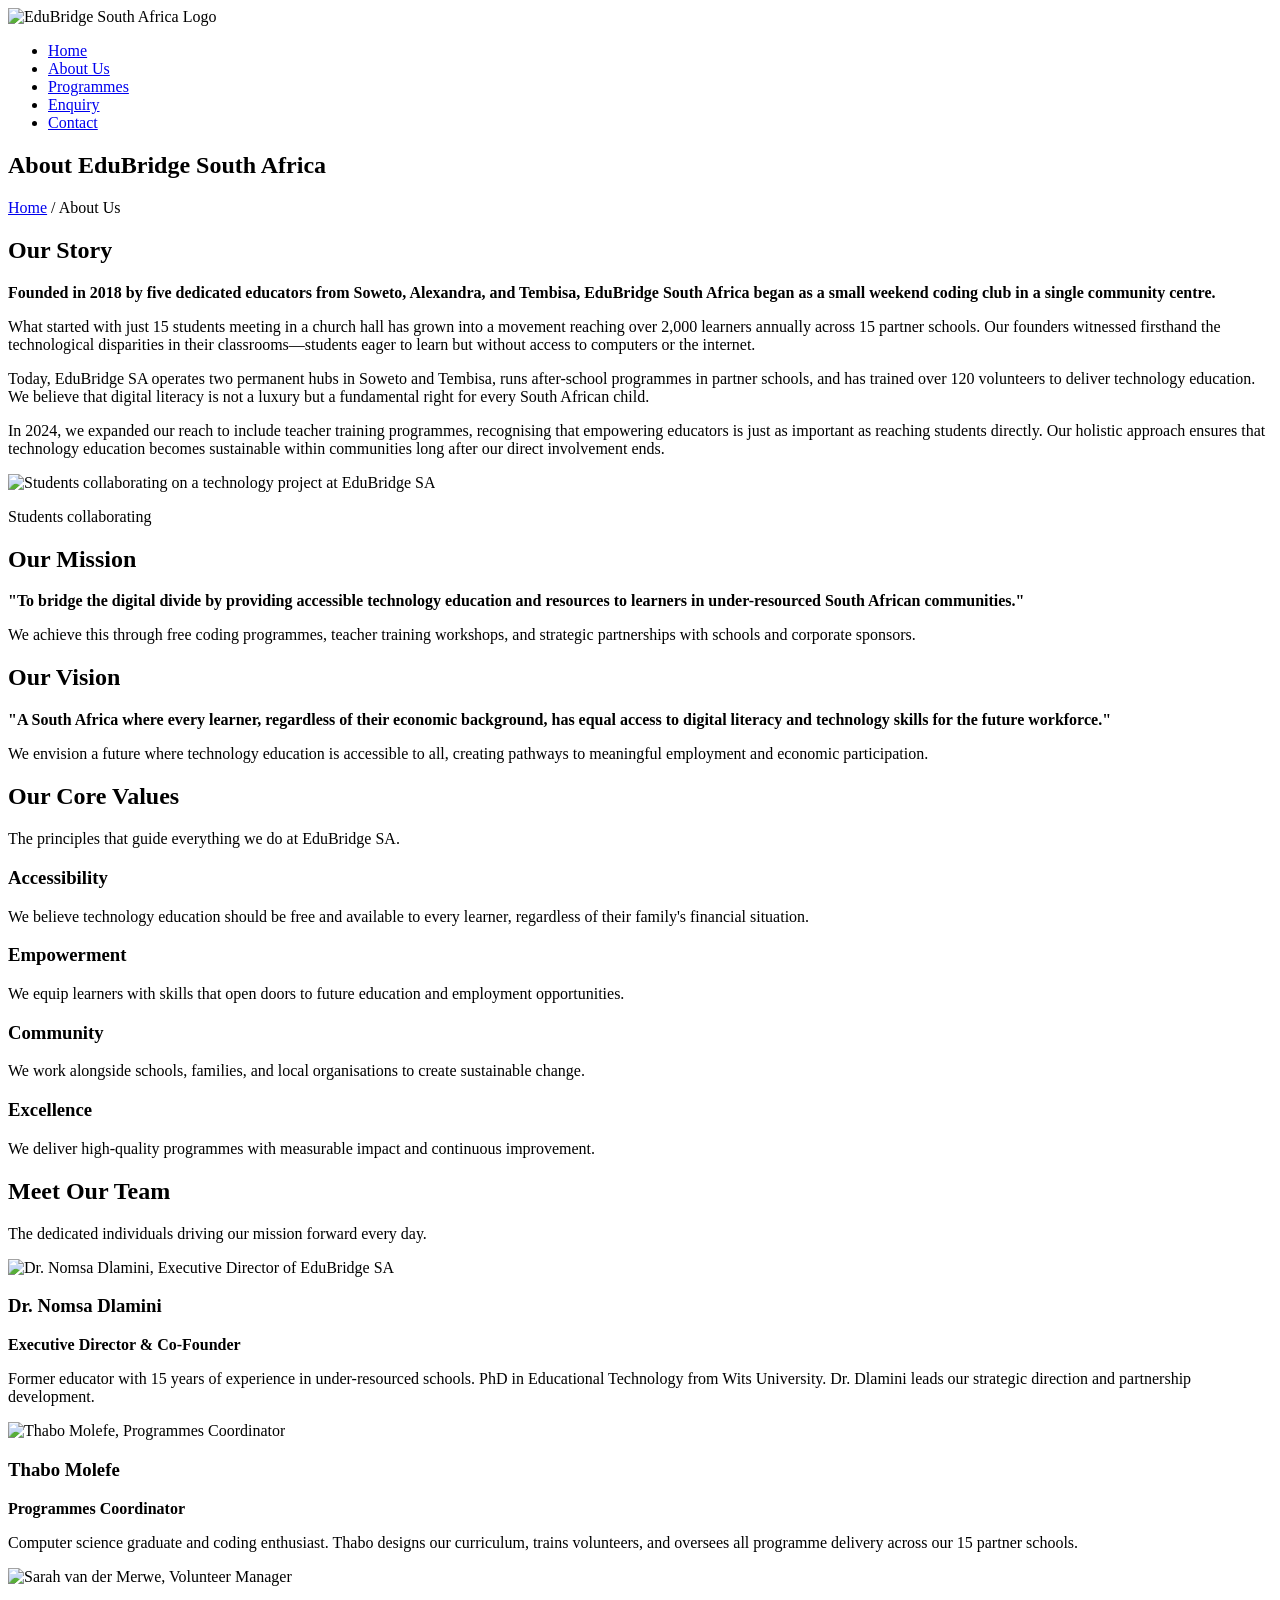
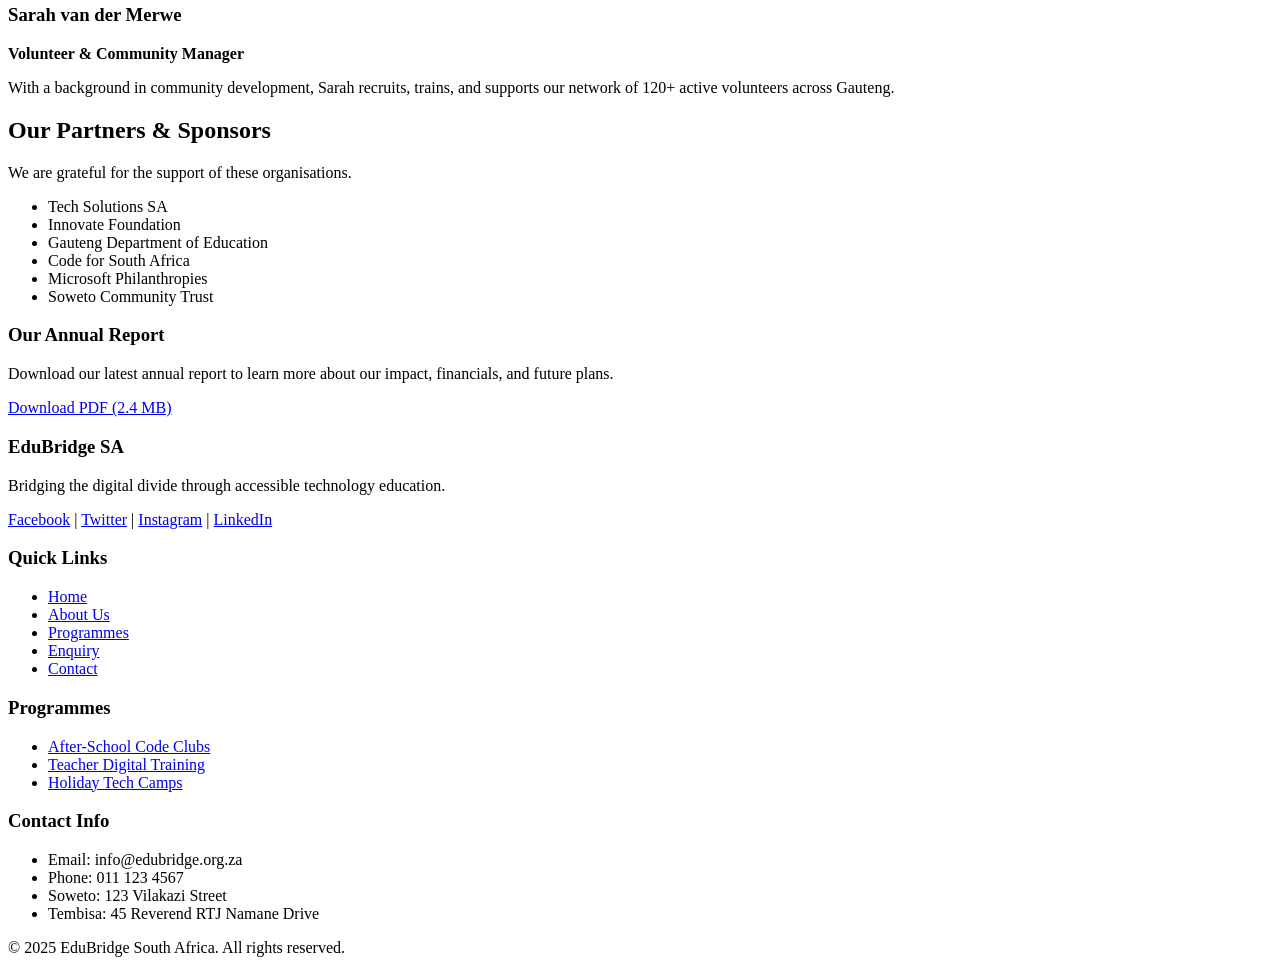
==== about.html @ 0fa063db "Add files via upload Create about.html - organisation history, mission, vision and team section" ====
<!DOCTYPE html>
<html lang="en">
<head>
    <meta charset="UTF-8">
    <meta name="viewport" content="width=device-width, initial-scale=1.0">
    <title>About EduBridge SA | Our Mission, Vision & Team</title>
    <meta name="description" content="Learn about EduBridge South Africa's mission to bridge the digital divide, our history since 2018, and meet our dedicated team.">
</head>
<body>

    <header>
        <div class="logo">
            <img src="images/EduBridge logo.png" alt="EduBridge South Africa Logo" width="150">
        </div>
        <nav>
            <ul>
                <li><a href="index.html">Home</a></li>
                <li><a href="about.html">About Us</a></li>
                <li><a href="programmes.html">Programmes</a></li>
                <li><a href="enquiry.html">Enquiry</a></li>
                <li><a href="contact.html">Contact</a></li>
            </ul>
        </nav>
    </header>

    <main>

        <!-- Page Header -->
        <section>
            <h1>About EduBridge South Africa</h1>
            <p><a href="index.html">Home</a> / About Us</p>
        </section>

        <!-- Our Story Section -->
        <section>
            <h2>Our Story</h2>
            <p><strong>Founded in 2018 by five dedicated educators from Soweto, Alexandra, and Tembisa, EduBridge South Africa began as a small weekend coding club in a single community centre.</strong></p>
            
            <p>What started with just 15 students meeting in a church hall has grown into a movement reaching over 2,000 learners annually across 15 partner schools. Our founders witnessed firsthand the technological disparities in their classrooms—students eager to learn but without access to computers or the internet.</p>
            
            <p>Today, EduBridge SA operates two permanent hubs in Soweto and Tembisa, runs after-school programmes in partner schools, and has trained over 120 volunteers to deliver technology education. We believe that digital literacy is not a luxury but a fundamental right for every South African child.</p>
            
            <p>In 2024, we expanded our reach to include teacher training programmes, recognising that empowering educators is just as important as reaching students directly. Our holistic approach ensures that technology education becomes sustainable within communities long after our direct involvement ends.</p>
            
            <img src="images/Students collaboration .jpg" alt="Students collaborating on a technology project at EduBridge SA" width="500">
            <p>Students collaborating</p>
        </section>

        <!-- Mission & Vision Section -->
        <section>
            <h2>Our Mission</h2>
            <p><strong>"To bridge the digital divide by providing accessible technology education and resources to learners in under-resourced South African communities."</strong></p>
            <p>We achieve this through free coding programmes, teacher training workshops, and strategic partnerships with schools and corporate sponsors.</p>
            
            <h2>Our Vision</h2>
            <p><strong>"A South Africa where every learner, regardless of their economic background, has equal access to digital literacy and technology skills for the future workforce."</strong></p>
            <p>We envision a future where technology education is accessible to all, creating pathways to meaningful employment and economic participation.</p>
        </section>

        <!-- Our Values Section -->
        <section>
            <h2>Our Core Values</h2>
            <p>The principles that guide everything we do at EduBridge SA.</p>
            
            <div>
                <h3>Accessibility</h3>
                <p>We believe technology education should be free and available to every learner, regardless of their family's financial situation.</p>
            </div>
            
            <div>
                <h3>Empowerment</h3>
                <p>We equip learners with skills that open doors to future education and employment opportunities.</p>
            </div>
            
            <div>
                <h3>Community</h3>
                <p>We work alongside schools, families, and local organisations to create sustainable change.</p>
            </div>
            
            <div>
                <h3>Excellence</h3>
                <p>We deliver high-quality programmes with measurable impact and continuous improvement.</p>
            </div>
        </section>

        <!-- Our Team Section -->
        <section>
            <h2>Meet Our Team</h2>
            <p>The dedicated individuals driving our mission forward every day.</p>
            
            <!-- Team Member 1 -->
            <div>
                <img src="images/Dr Nomsa Dlamini.jpg" alt="Dr. Nomsa Dlamini, Executive Director of EduBridge SA" width="200">
                <h3>Dr. Nomsa Dlamini</h3>
                <p><strong>Executive Director & Co-Founder</strong></p>
                <p>Former educator with 15 years of experience in under-resourced schools. PhD in Educational Technology from Wits University. Dr. Dlamini leads our strategic direction and partnership development.</p>
            </div>
            
            <!-- Team Member 2 -->
            <div>
                <img src="images/Thabo Molefe.jpg" alt="Thabo Molefe, Programmes Coordinator" width="200">
                <h3>Thabo Molefe</h3>
                <p><strong>Programmes Coordinator</strong></p>
                <p>Computer science graduate and coding enthusiast. Thabo designs our curriculum, trains volunteers, and oversees all programme delivery across our 15 partner schools.</p>
            </div>
            
            <!-- Team Member 3 -->
            <div>
                <img src="images/Sarah van der Merwe.jpg" alt="Sarah van der Merwe, Volunteer Manager" width="200">
                <h3>Sarah van der Merwe</h3>
                <p><strong>Volunteer & Community Manager</strong></p>
                <p>With a background in community development, Sarah recruits, trains, and supports our network of 120+ active volunteers across Gauteng.</p>
            </div>
        </section>

        <!-- Partners Section -->
        <section>
            <h2>Our Partners & Sponsors</h2>
            <p>We are grateful for the support of these organisations.</p>
            
            <ul>
                <li>Tech Solutions SA</li>
                <li>Innovate Foundation</li>
                <li>Gauteng Department of Education</li>
                <li>Code for South Africa</li>
                <li>Microsoft Philanthropies</li>
                <li>Soweto Community Trust</li>
            </ul>
            
            <div>
                <h3>Our Annual Report</h3>
                <p>Download our latest annual report to learn more about our impact, financials, and future plans.</p>
                <a href="assets/annual-report-2025.pdf">Download PDF (2.4 MB)</a>
            </div>
        </section>

    </main>

    <footer>
        <div>
            <h3>EduBridge SA</h3>
            <p>Bridging the digital divide through accessible technology education.</p>
            <div>
                <a href="#">Facebook</a> |
                <a href="#">Twitter</a> |
                <a href="#">Instagram</a> |
                <a href="#">LinkedIn</a>
            </div>
        </div>
        
        <div>
            <h3>Quick Links</h3>
            <ul>
                <li><a href="index.html">Home</a></li>
                <li><a href="about.html">About Us</a></li>
                <li><a href="programmes.html">Programmes</a></li>
                <li><a href="enquiry.html">Enquiry</a></li>
                <li><a href="contact.html">Contact</a></li>
            </ul>
        </div>
        
        <div>
            <h3>Programmes</h3>
            <ul>
                <li><a href="programmes.html">After-School Code Clubs</a></li>
                <li><a href="programmes.html">Teacher Digital Training</a></li>
                <li><a href="programmes.html">Holiday Tech Camps</a></li>
            </ul>
        </div>
        
        <div>
            <h3>Contact Info</h3>
            <ul>
                <li>Email: info@edubridge.org.za</li>
                <li>Phone: 011 123 4567</li>
                <li>Soweto: 123 Vilakazi Street</li>
                <li>Tembisa: 45 Reverend RTJ Namane Drive</li>
            </ul>
        </div>
        
        <div>
            <p>&copy; 2025 EduBridge South Africa. All rights reserved.</p>
        </div>
    </footer>

</body>
</html>
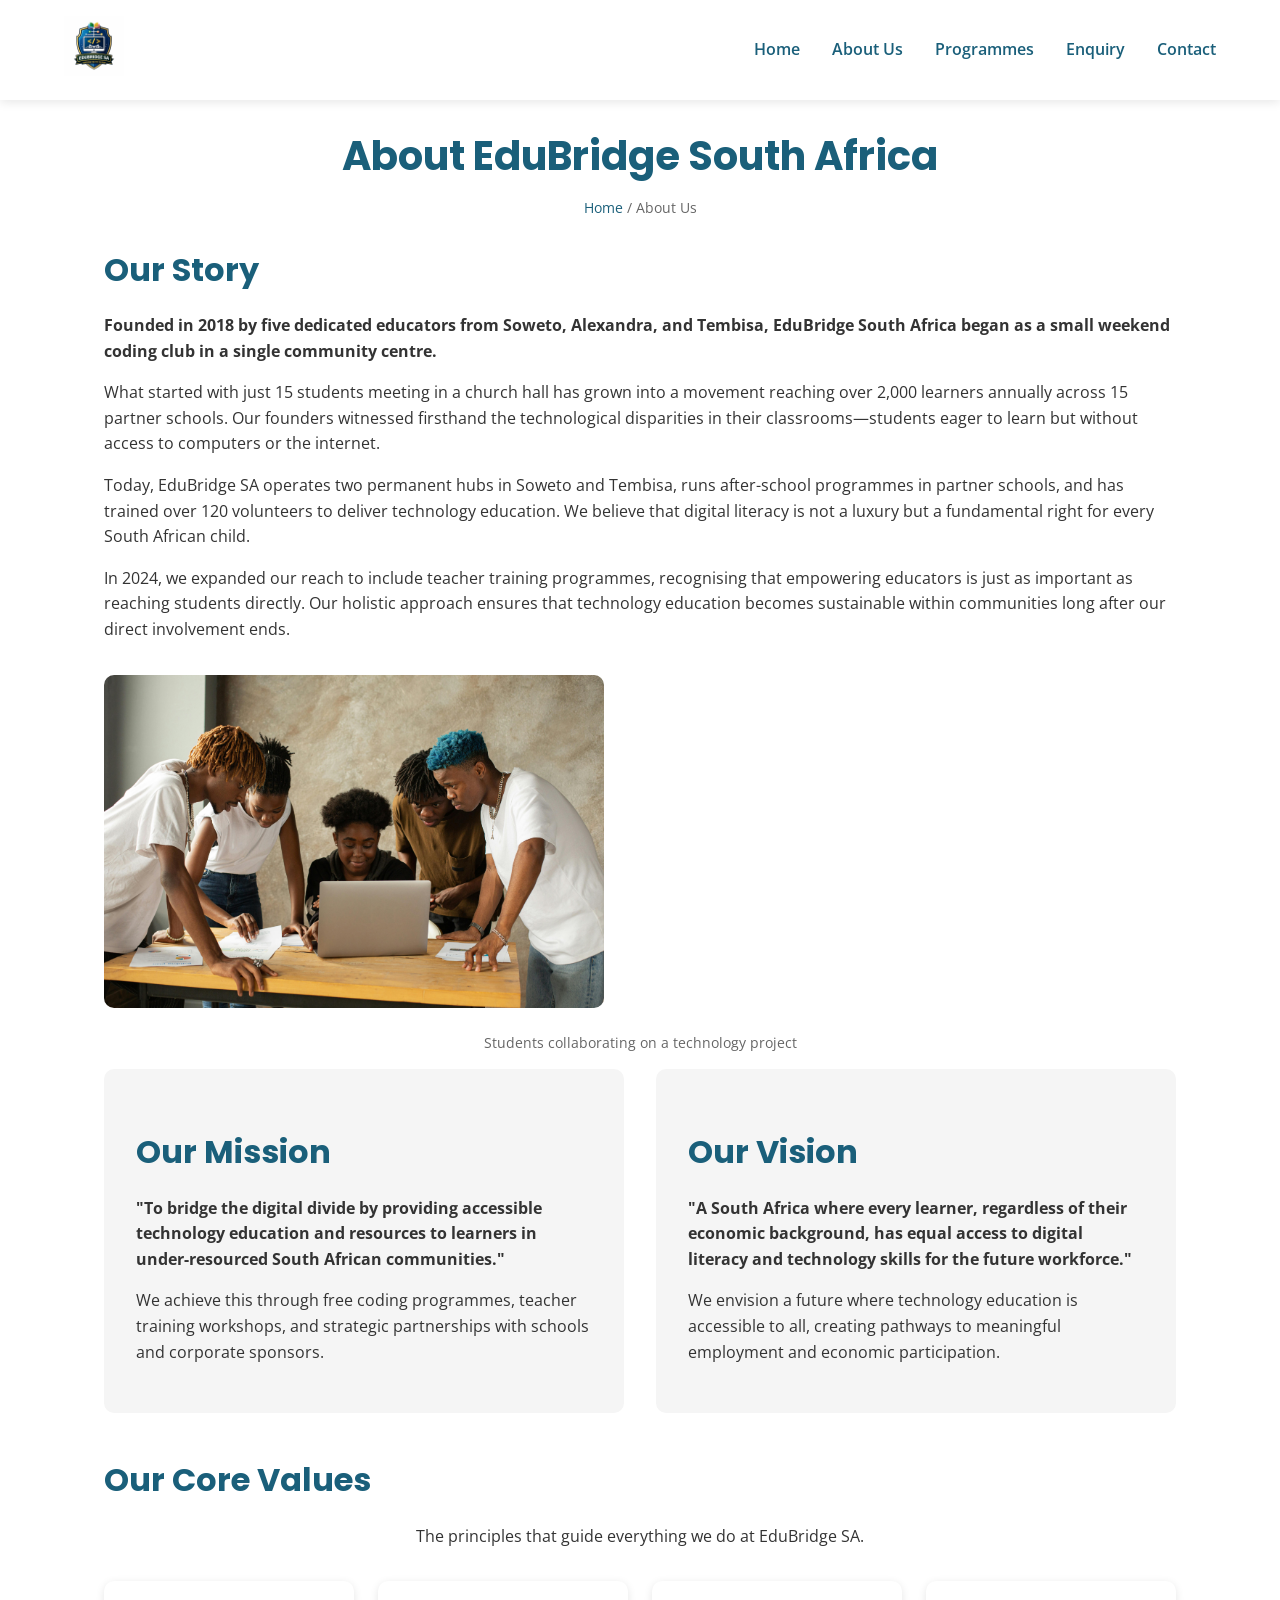
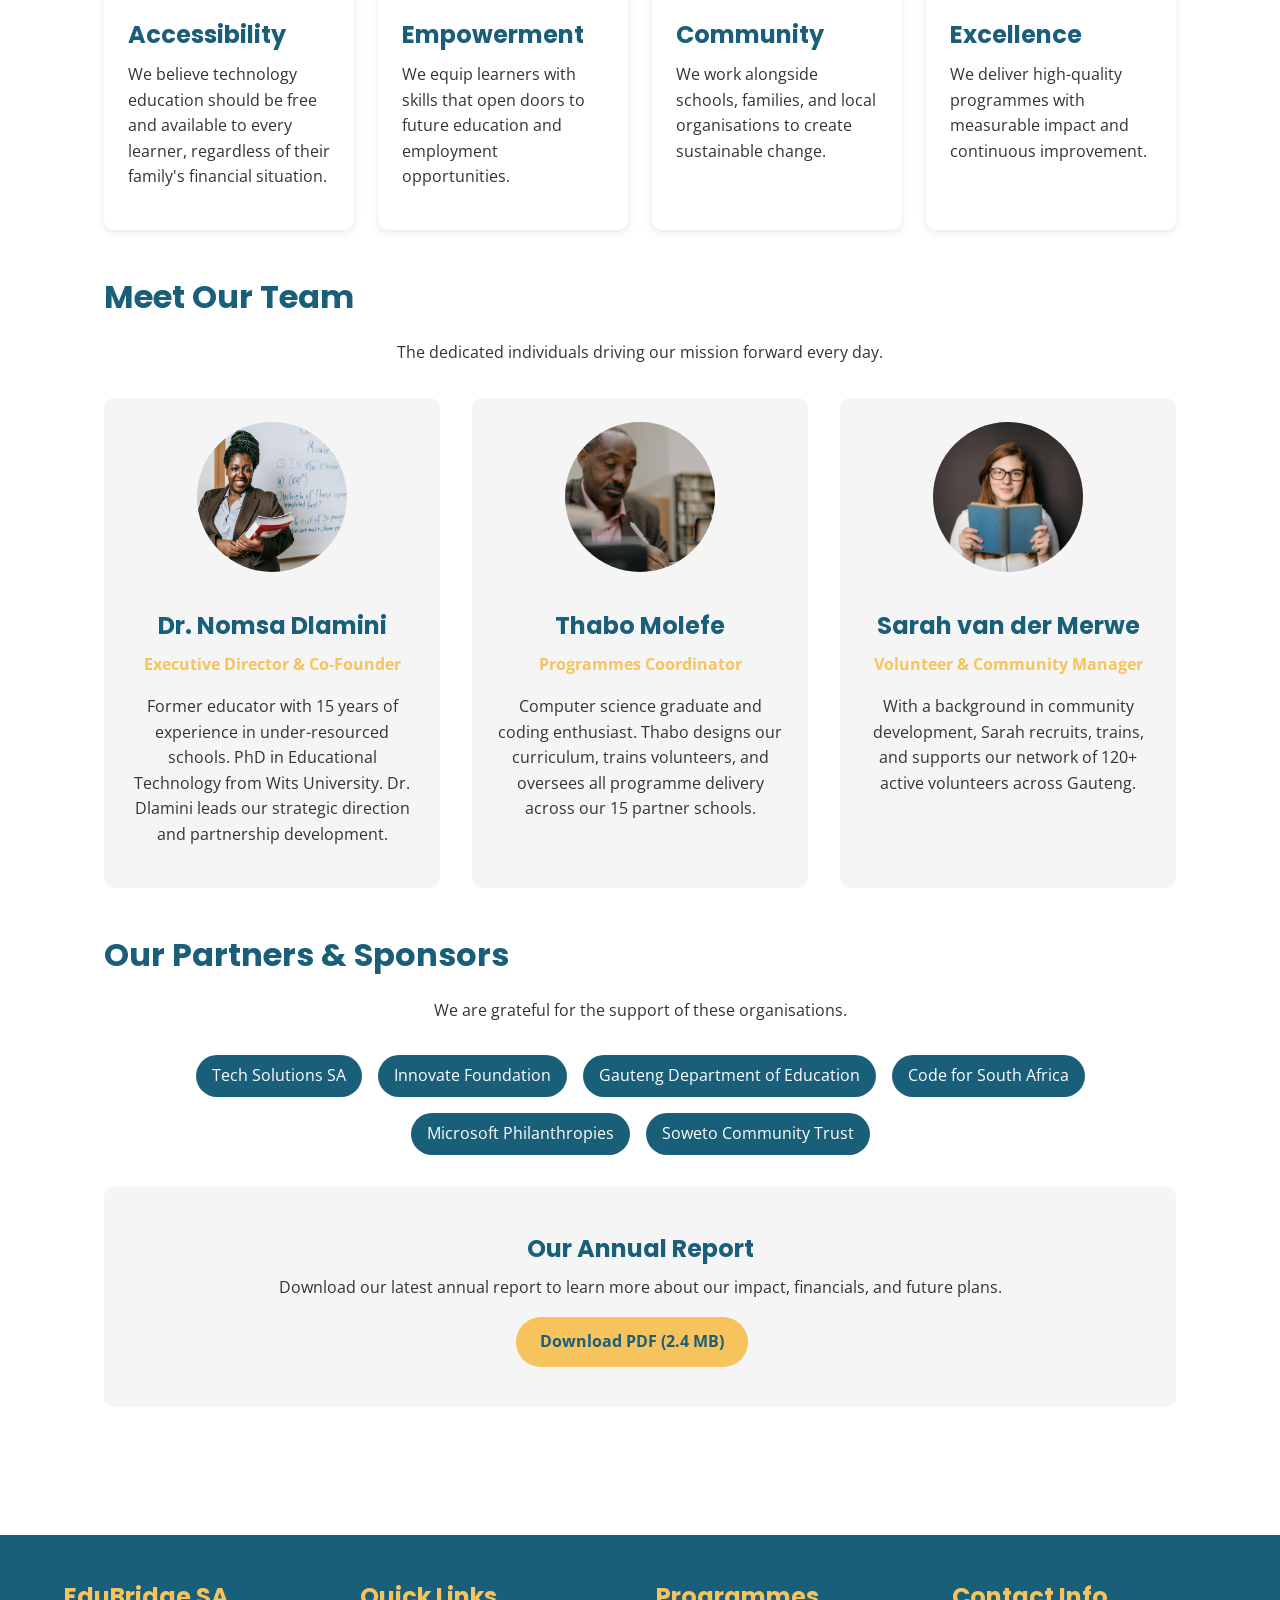
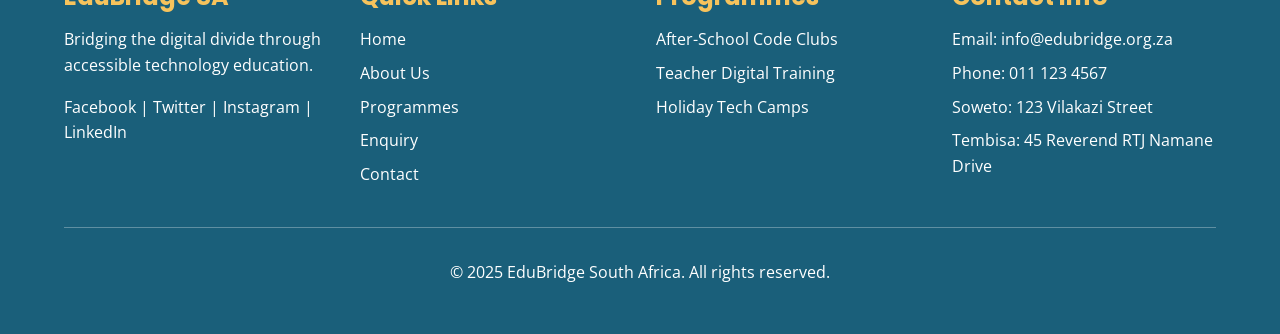
==== commit 87c2fb5f: "Add files via upload Part 2: Update about.html with CSS link and semantic classes" ====
--- a/about.html
+++ b/about.html
@@ -5,6 +5,12 @@
     <meta name="viewport" content="width=device-width, initial-scale=1.0">
     <title>About EduBridge SA | Our Mission, Vision & Team</title>
     <meta name="description" content="Learn about EduBridge South Africa's mission to bridge the digital divide, our history since 2018, and meet our dedicated team.">
+    
+    <!-- Google Fonts - Poppins for headings, Open Sans for body text -->
+    <link href="https://fonts.googleapis.com/css2?family=Open+Sans:wght@400;600;700&family=Poppins:wght@400;600;700&display=swap" rel="stylesheet">
+    
+    <!-- External CSS stylesheet -->
+    <link rel="stylesheet" href="css/style.css">
 </head>
 <body>
 
@@ -26,13 +32,13 @@
     <main>
 
         <!-- Page Header -->
-        <section>
+        <section class="page-header">
             <h1>About EduBridge South Africa</h1>
-            <p><a href="index.html">Home</a> / About Us</p>
+            <p class="breadcrumb"><a href="index.html">Home</a> / About Us</p>
         </section>
 
         <!-- Our Story Section -->
-        <section>
+        <section class="our-story">
             <h2>Our Story</h2>
             <p><strong>Founded in 2018 by five dedicated educators from Soweto, Alexandra, and Tembisa, EduBridge South Africa began as a small weekend coding club in a single community centre.</strong></p>
             
@@ -43,82 +49,90 @@
             <p>In 2024, we expanded our reach to include teacher training programmes, recognising that empowering educators is just as important as reaching students directly. Our holistic approach ensures that technology education becomes sustainable within communities long after our direct involvement ends.</p>
             
             <img src="images/Students collaboration .jpg" alt="Students collaborating on a technology project at EduBridge SA" width="500">
-            <p>Students collaborating</p>
+            <p class="image-caption">Students collaborating on a technology project</p>
         </section>
 
         <!-- Mission & Vision Section -->
-        <section>
-            <h2>Our Mission</h2>
-            <p><strong>"To bridge the digital divide by providing accessible technology education and resources to learners in under-resourced South African communities."</strong></p>
-            <p>We achieve this through free coding programmes, teacher training workshops, and strategic partnerships with schools and corporate sponsors.</p>
-            
-            <h2>Our Vision</h2>
-            <p><strong>"A South Africa where every learner, regardless of their economic background, has equal access to digital literacy and technology skills for the future workforce."</strong></p>
-            <p>We envision a future where technology education is accessible to all, creating pathways to meaningful employment and economic participation.</p>
+        <section class="mission-vision">
+            <div class="mission">
+                <h2>Our Mission</h2>
+                <p><strong>"To bridge the digital divide by providing accessible technology education and resources to learners in under-resourced South African communities."</strong></p>
+                <p>We achieve this through free coding programmes, teacher training workshops, and strategic partnerships with schools and corporate sponsors.</p>
+            </div>
+            
+            <div class="vision">
+                <h2>Our Vision</h2>
+                <p><strong>"A South Africa where every learner, regardless of their economic background, has equal access to digital literacy and technology skills for the future workforce."</strong></p>
+                <p>We envision a future where technology education is accessible to all, creating pathways to meaningful employment and economic participation.</p>
+            </div>
         </section>
 
         <!-- Our Values Section -->
-        <section>
+        <section class="values">
             <h2>Our Core Values</h2>
-            <p>The principles that guide everything we do at EduBridge SA.</p>
-            
-            <div>
-                <h3>Accessibility</h3>
-                <p>We believe technology education should be free and available to every learner, regardless of their family's financial situation.</p>
-            </div>
-            
-            <div>
-                <h3>Empowerment</h3>
-                <p>We equip learners with skills that open doors to future education and employment opportunities.</p>
-            </div>
-            
-            <div>
-                <h3>Community</h3>
-                <p>We work alongside schools, families, and local organisations to create sustainable change.</p>
-            </div>
-            
-            <div>
-                <h3>Excellence</h3>
-                <p>We deliver high-quality programmes with measurable impact and continuous improvement.</p>
+            <p class="section-intro">The principles that guide everything we do at EduBridge SA.</p>
+            
+            <div class="values-container">
+                <div class="value-item">
+                    <h3>Accessibility</h3>
+                    <p>We believe technology education should be free and available to every learner, regardless of their family's financial situation.</p>
+                </div>
+                
+                <div class="value-item">
+                    <h3>Empowerment</h3>
+                    <p>We equip learners with skills that open doors to future education and employment opportunities.</p>
+                </div>
+                
+                <div class="value-item">
+                    <h3>Community</h3>
+                    <p>We work alongside schools, families, and local organisations to create sustainable change.</p>
+                </div>
+                
+                <div class="value-item">
+                    <h3>Excellence</h3>
+                    <p>We deliver high-quality programmes with measurable impact and continuous improvement.</p>
+                </div>
             </div>
         </section>
 
         <!-- Our Team Section -->
-        <section>
+        <section class="team">
             <h2>Meet Our Team</h2>
-            <p>The dedicated individuals driving our mission forward every day.</p>
-            
-            <!-- Team Member 1 -->
-            <div>
-                <img src="images/Dr Nomsa Dlamini.jpg" alt="Dr. Nomsa Dlamini, Executive Director of EduBridge SA" width="200">
-                <h3>Dr. Nomsa Dlamini</h3>
-                <p><strong>Executive Director & Co-Founder</strong></p>
-                <p>Former educator with 15 years of experience in under-resourced schools. PhD in Educational Technology from Wits University. Dr. Dlamini leads our strategic direction and partnership development.</p>
-            </div>
-            
-            <!-- Team Member 2 -->
-            <div>
-                <img src="images/Thabo Molefe.jpg" alt="Thabo Molefe, Programmes Coordinator" width="200">
-                <h3>Thabo Molefe</h3>
-                <p><strong>Programmes Coordinator</strong></p>
-                <p>Computer science graduate and coding enthusiast. Thabo designs our curriculum, trains volunteers, and oversees all programme delivery across our 15 partner schools.</p>
-            </div>
-            
-            <!-- Team Member 3 -->
-            <div>
-                <img src="images/Sarah van der Merwe.jpg" alt="Sarah van der Merwe, Volunteer Manager" width="200">
-                <h3>Sarah van der Merwe</h3>
-                <p><strong>Volunteer & Community Manager</strong></p>
-                <p>With a background in community development, Sarah recruits, trains, and supports our network of 120+ active volunteers across Gauteng.</p>
+            <p class="section-intro">The dedicated individuals driving our mission forward every day.</p>
+            
+            <div class="team-container">
+                <!-- Team Member 1 -->
+                <div class="team-member">
+                    <img src="images/Dr Nomsa Dlamini.jpg" alt="Dr. Nomsa Dlamini, Executive Director of EduBridge SA" width="200">
+                    <h3>Dr. Nomsa Dlamini</h3>
+                    <p class="team-title"><strong>Executive Director & Co-Founder</strong></p>
+                    <p>Former educator with 15 years of experience in under-resourced schools. PhD in Educational Technology from Wits University. Dr. Dlamini leads our strategic direction and partnership development.</p>
+                </div>
+                
+                <!-- Team Member 2 -->
+                <div class="team-member">
+                    <img src="images/Thabo Molefe.jpg" alt="Thabo Molefe, Programmes Coordinator" width="200">
+                    <h3>Thabo Molefe</h3>
+                    <p class="team-title"><strong>Programmes Coordinator</strong></p>
+                    <p>Computer science graduate and coding enthusiast. Thabo designs our curriculum, trains volunteers, and oversees all programme delivery across our 15 partner schools.</p>
+                </div>
+                
+                <!-- Team Member 3 -->
+                <div class="team-member">
+                    <img src="images/Sarah van der Merwe.jpg" alt="Sarah van der Merwe, Volunteer Manager" width="200">
+                    <h3>Sarah van der Merwe</h3>
+                    <p class="team-title"><strong>Volunteer & Community Manager</strong></p>
+                    <p>With a background in community development, Sarah recruits, trains, and supports our network of 120+ active volunteers across Gauteng.</p>
+                </div>
             </div>
         </section>
 
         <!-- Partners Section -->
-        <section>
+        <section class="partners">
             <h2>Our Partners & Sponsors</h2>
-            <p>We are grateful for the support of these organisations.</p>
-            
-            <ul>
+            <p class="section-intro">We are grateful for the support of these organisations.</p>
+            
+            <ul class="partners-list">
                 <li>Tech Solutions SA</li>
                 <li>Innovate Foundation</li>
                 <li>Gauteng Department of Education</li>
@@ -127,58 +141,60 @@
                 <li>Soweto Community Trust</li>
             </ul>
             
-            <div>
+            <div class="annual-report">
                 <h3>Our Annual Report</h3>
                 <p>Download our latest annual report to learn more about our impact, financials, and future plans.</p>
-                <a href="assets/annual-report-2025.pdf">Download PDF (2.4 MB)</a>
+                <a href="assets/annual-report-2025.pdf" class="cta-button">Download PDF (2.4 MB)</a>
             </div>
         </section>
 
     </main>
 
     <footer>
-        <div>
-            <h3>EduBridge SA</h3>
-            <p>Bridging the digital divide through accessible technology education.</p>
-            <div>
-                <a href="#">Facebook</a> |
-                <a href="#">Twitter</a> |
-                <a href="#">Instagram</a> |
-                <a href="#">LinkedIn</a>
+        <div class="footer-content">
+            <div class="footer-about">
+                <h3>EduBridge SA</h3>
+                <p>Bridging the digital divide through accessible technology education.</p>
+                <div class="social-links">
+                    <a href="#">Facebook</a> |
+                    <a href="#">Twitter</a> |
+                    <a href="#">Instagram</a> |
+                    <a href="#">LinkedIn</a>
+                </div>
+            </div>
+            
+            <div class="footer-links">
+                <h3>Quick Links</h3>
+                <ul>
+                    <li><a href="index.html">Home</a></li>
+                    <li><a href="about.html">About Us</a></li>
+                    <li><a href="programmes.html">Programmes</a></li>
+                    <li><a href="enquiry.html">Enquiry</a></li>
+                    <li><a href="contact.html">Contact</a></li>
+                </ul>
+            </div>
+            
+            <div class="footer-programmes">
+                <h3>Programmes</h3>
+                <ul>
+                    <li><a href="programmes.html">After-School Code Clubs</a></li>
+                    <li><a href="programmes.html">Teacher Digital Training</a></li>
+                    <li><a href="programmes.html">Holiday Tech Camps</a></li>
+                </ul>
+            </div>
+            
+            <div class="footer-contact">
+                <h3>Contact Info</h3>
+                <ul>
+                    <li>Email: info@edubridge.org.za</li>
+                    <li>Phone: 011 123 4567</li>
+                    <li>Soweto: 123 Vilakazi Street</li>
+                    <li>Tembisa: 45 Reverend RTJ Namane Drive</li>
+                </ul>
             </div>
         </div>
         
-        <div>
-            <h3>Quick Links</h3>
-            <ul>
-                <li><a href="index.html">Home</a></li>
-                <li><a href="about.html">About Us</a></li>
-                <li><a href="programmes.html">Programmes</a></li>
-                <li><a href="enquiry.html">Enquiry</a></li>
-                <li><a href="contact.html">Contact</a></li>
-            </ul>
-        </div>
-        
-        <div>
-            <h3>Programmes</h3>
-            <ul>
-                <li><a href="programmes.html">After-School Code Clubs</a></li>
-                <li><a href="programmes.html">Teacher Digital Training</a></li>
-                <li><a href="programmes.html">Holiday Tech Camps</a></li>
-            </ul>
-        </div>
-        
-        <div>
-            <h3>Contact Info</h3>
-            <ul>
-                <li>Email: info@edubridge.org.za</li>
-                <li>Phone: 011 123 4567</li>
-                <li>Soweto: 123 Vilakazi Street</li>
-                <li>Tembisa: 45 Reverend RTJ Namane Drive</li>
-            </ul>
-        </div>
-        
-        <div>
+        <div class="footer-bottom">
             <p>&copy; 2025 EduBridge South Africa. All rights reserved.</p>
         </div>
     </footer>
--- a/css/style.css
+++ b/css/style.css
@@ -0,0 +1,884 @@
+/* CSS RESET & BASE STYLES */
+
+* {
+    margin: 0;
+    padding: 0;
+    box-sizing: border-box;
+}
+
+body {
+    font-family: 'Open Sans', sans-serif;
+    font-size: 16px;
+    line-height: 1.6;
+    color: #333333;
+    background-color: #FFFFFF;
+}
+
+/* TYPOGRAPHY STYLES */
+
+h1, h2, h3, h4, h5, h6 {
+    font-family: 'Poppins', sans-serif;
+    font-weight: 700;
+    line-height: 1.2;
+    margin-bottom: 1rem;
+    color: #1A5F7A;
+}
+
+h1 {
+    font-size: 2.5rem;
+}
+
+h2 {
+    font-size: 2rem;
+    margin-top: 2rem;
+    margin-bottom: 1.5rem;
+}
+
+h3 {
+    font-size: 1.5rem;
+    margin-top: 1rem;
+    margin-bottom: 0.75rem;
+}
+
+p {
+    margin-bottom: 1rem;
+}
+
+a {
+    text-decoration: none;
+    color: #1A5F7A;
+    transition: all 0.3s ease;
+}
+
+a:hover {
+    color: #F7C35C;
+}
+
+/* LAYOUT STRUCTURE FOR DESKTOP* /
+
+/* Header */
+header {
+    background-color: #FFFFFF;
+    padding: 1rem 5%;
+    display: flex;
+    justify-content: space-between;
+    align-items: center;
+    flex-wrap: wrap;
+    box-shadow: 0 2px 10px rgba(0,0,0,0.1);
+    position: sticky;
+    top: 0;
+    z-index: 100;
+}
+
+.logo img {
+    max-height: 60px;
+    width: auto;
+}
+
+/* Navigation Menu */
+nav ul {
+    list-style: none;
+    display: flex;
+    gap: 2rem;
+}
+
+nav ul li a {
+    font-weight: 600;
+    padding: 0.5rem 0;
+}
+
+nav ul li a:hover {
+    color: #F7C35C;
+    border-bottom: 2px solid #F7C35C;
+}
+
+/* Main Content Container */
+main {
+    max-width: 1200px;
+    margin: 0 auto;
+    padding: 2rem 5%;
+}
+
+/* Page Header */
+.page-header {
+    text-align: center;
+    margin-bottom: 2rem;
+}
+
+.breadcrumb {
+    color: #666;
+    font-size: 0.9rem;
+}
+
+.breadcrumb a {
+    color: #1A5F7A;
+}
+
+/* Section Intro */
+.section-intro {
+    text-align: center;
+    max-width: 800px;
+    margin: 0 auto 2rem auto;
+}
+
+/* Hero Section */
+.hero {
+    position: relative;
+    margin-bottom: 3rem;
+    border-radius: 10px;
+    overflow: hidden;
+}
+
+.hero img {
+    width: 100%;
+    height: auto;
+    display: block;
+}
+
+.hero-text {
+    position: absolute;
+    bottom: 10%;
+    left: 5%;
+    background: rgba(0,0,0,0.7);
+    color: white;
+    padding: 2rem;
+    border-radius: 10px;
+    max-width: 500px;
+}
+
+.hero-text h1 {
+    color: #F7C35C;
+    margin-bottom: 1rem;
+}
+
+.hero-text p {
+    color: white;
+    margin-bottom: 1.5rem;
+}
+
+/* Call to Action Button */
+.cta-button {
+    display: inline-block;
+    background-color: #F7C35C;
+    color: #1A5F7A;
+    padding: 0.75rem 1.5rem;
+    border-radius: 50px;
+    font-weight: 700;
+    transition: all 0.3s ease;
+    margin-right: 1rem;
+    margin-bottom: 0.5rem;
+}
+
+.cta-button:hover {
+    background-color: #1A5F7A;
+    color: #F7C35C;
+    transform: scale(1.05);
+}
+
+/* Impact Stats Section */
+.impact-stats {
+    background-color: #F5F5F5;
+    padding: 3rem;
+    border-radius: 10px;
+    margin-bottom: 3rem;
+    text-align: center;
+}
+
+.impact-stats h2 {
+    text-align: center;
+    margin-bottom: 2rem;
+}
+
+.stats-container {
+    display: flex;
+    justify-content: space-around;
+    flex-wrap: wrap;
+    gap: 2rem;
+}
+
+.stat {
+    text-align: center;
+    flex: 1;
+    min-width: 180px;
+}
+
+.stat-number {
+    font-size: 2.5rem;
+    font-weight: 700;
+    color: #F7C35C;
+    margin-bottom: 0.5rem;
+}
+
+.stat-title {
+    font-weight: 700;
+    font-size: 1.1rem;
+    margin-bottom: 0.5rem;
+    color: #1A5F7A;
+}
+
+/* Programme Cards */
+.programmes-preview {
+    margin-bottom: 3rem;
+}
+
+.programmes-preview h2 {
+    text-align: center;
+}
+
+.programme-cards {
+    display: flex;
+    gap: 2rem;
+    flex-wrap: wrap;
+    justify-content: center;
+}
+
+.card {
+    background: white;
+    border-radius: 10px;
+    overflow: hidden;
+    box-shadow: 0 5px 15px rgba(0,0,0,0.1);
+    flex: 1;
+    min-width: 280px;
+    transition: transform 0.3s ease;
+}
+
+.card:hover {
+    transform: translateY(-5px);
+    box-shadow: 0 10px 25px rgba(0,0,0,0.15);
+}
+
+.card img {
+    width: 100%;
+    height: 200px;
+    object-fit: cover;
+}
+
+.card h3 {
+    padding: 1rem 1rem 0.5rem;
+}
+
+.card p {
+    padding: 0 1rem 1rem;
+}
+
+.card ul {
+    padding: 0 1rem 1rem 2rem;
+}
+
+.card .cta-button {
+    margin: 0 1rem 1rem 1rem;
+    display: inline-block;
+}
+
+/* Call to Action Section */
+.cta-section {
+    background-color: #1A5F7A;
+    color: white;
+    padding: 3rem;
+    text-align: center;
+    border-radius: 10px;
+    margin-bottom: 3rem;
+}
+
+.cta-section h2 {
+    color: #F7C35C;
+}
+
+.cta-section p {
+    color: white;
+    margin-bottom: 1.5rem;
+}
+
+.cta-section .cta-button {
+    background-color: #F7C35C;
+    color: #1A5F7A;
+}
+
+.cta-section .cta-button:hover {
+    background-color: white;
+    color: #1A5F7A;
+}
+
+/* News Section */
+.news-section {
+    margin-bottom: 3rem;
+}
+
+.news-section h2 {
+    text-align: center;
+}
+
+.news-container {
+    display: flex;
+    gap: 2rem;
+    flex-wrap: wrap;
+}
+
+.news-item {
+    background: #F5F5F5;
+    padding: 1.5rem;
+    border-radius: 10px;
+    flex: 1;
+    min-width: 250px;
+}
+
+.news-date {
+    color: #F7C35C;
+    margin-bottom: 0.5rem;
+}
+
+.news-item h3 {
+    margin-top: 0;
+}
+
+/* Our Story Section */
+.our-story img {
+    max-width: 100%;
+    height: auto;
+    border-radius: 10px;
+    margin: 1rem 0;
+}
+
+.image-caption {
+    font-size: 0.85rem;
+    color: #666;
+    text-align: center;
+}
+
+/* Mission Vision Section */
+.mission-vision {
+    display: flex;
+    gap: 2rem;
+    flex-wrap: wrap;
+    margin-bottom: 3rem;
+}
+
+.mission, .vision {
+    flex: 1;
+    background: #F5F5F5;
+    padding: 2rem;
+    border-radius: 10px;
+}
+
+/* Values Section */
+.values {
+    margin-bottom: 3rem;
+}
+
+.values-container {
+    display: flex;
+    gap: 1.5rem;
+    flex-wrap: wrap;
+}
+
+.value-item {
+    flex: 1;
+    min-width: 200px;
+    background: white;
+    padding: 1.5rem;
+    border-radius: 10px;
+    box-shadow: 0 2px 8px rgba(0,0,0,0.1);
+}
+
+/* Team Section */
+.team {
+    margin-bottom: 3rem;
+}
+
+.team-container {
+    display: flex;
+    gap: 2rem;
+    flex-wrap: wrap;
+    justify-content: center;
+}
+
+.team-member {
+    flex: 1;
+    min-width: 250px;
+    text-align: center;
+    background: #F5F5F5;
+    padding: 1.5rem;
+    border-radius: 10px;
+}
+
+.team-member img {
+    width: 150px;
+    height: 150px;
+    object-fit: cover;
+    border-radius: 50%;
+    margin-bottom: 1rem;
+}
+
+.team-title {
+    color: #F7C35C;
+    margin-bottom: 1rem;
+}
+
+/* Partners Section */
+.partners {
+    margin-bottom: 3rem;
+}
+
+.partners-list {
+    display: flex;
+    flex-wrap: wrap;
+    gap: 1rem;
+    list-style: none;
+    justify-content: center;
+    margin-bottom: 2rem;
+}
+
+.partners-list li {
+    background: #1A5F7A;
+    color: white;
+    padding: 0.5rem 1rem;
+    border-radius: 50px;
+}
+
+.annual-report {
+    text-align: center;
+    background: #F5F5F5;
+    padding: 2rem;
+    border-radius: 10px;
+}
+
+/* Programme Detail Pages */
+.programmes-intro {
+    text-align: center;
+    margin-bottom: 3rem;
+}
+
+.programme-detail {
+    display: flex;
+    gap: 2rem;
+    flex-wrap: wrap;
+    margin-bottom: 3rem;
+    padding-bottom: 2rem;
+    border-bottom: 1px solid #EEE;
+}
+
+.programme-detail img {
+    width: 400px;
+    max-width: 100%;
+    height: auto;
+    border-radius: 10px;
+}
+
+.programme-info {
+    flex: 1;
+}
+
+.programme-tag {
+    color: #F7C35C;
+    text-transform: uppercase;
+    letter-spacing: 1px;
+}
+
+.reverse {
+    flex-direction: row-reverse;
+}
+
+/* FAQ Section */
+.faq-section {
+    margin-bottom: 3rem;
+}
+
+.faq-container {
+    display: flex;
+    flex-wrap: wrap;
+    gap: 2rem;
+}
+
+.faq-item {
+    flex: 1;
+    min-width: 250px;
+    background: #F5F5F5;
+    padding: 1.5rem;
+    border-radius: 10px;
+}
+
+.faq-item h3 {
+    margin-top: 0;
+    color: #1A5F7A;
+}
+
+/* Form Styles */
+.enquiry-form, .contact-form {
+    background: #F5F5F5;
+    padding: 2rem;
+    border-radius: 10px;
+    margin-bottom: 2rem;
+}
+
+.form-group {
+    margin-bottom: 1.5rem;
+}
+
+.form-group label {
+    display: block;
+    font-weight: 600;
+    margin-bottom: 0.5rem;
+    color: #1A5F7A;
+}
+
+.form-group input,
+.form-group select,
+.form-group textarea {
+    width: 100%;
+    padding: 0.75rem;
+    border: 1px solid #DDD;
+    border-radius: 5px;
+    font-family: 'Open Sans', sans-serif;
+    transition: border 0.3s ease;
+}
+
+.form-group input:focus,
+.form-group select:focus,
+.form-group textarea:focus {
+    outline: none;
+    border-color: #F7C35C;
+    box-shadow: 0 0 5px rgba(247,195,92,0.3);
+}
+
+.submit-btn {
+    background-color: #1A5F7A;
+    color: white;
+    padding: 0.75rem 1.5rem;
+    border: none;
+    border-radius: 50px;
+    font-weight: 700;
+    cursor: pointer;
+    transition: all 0.3s ease;
+}
+
+.submit-btn:hover {
+    background-color: #F7C35C;
+    color: #1A5F7A;
+    transform: scale(1.05);
+}
+
+/* Forms Container (Enquiry Page) */
+.forms-container {
+    display: flex;
+    gap: 2rem;
+    flex-wrap: wrap;
+    margin-bottom: 3rem;
+}
+
+.form-card {
+    flex: 1;
+    min-width: 300px;
+}
+
+.form-header {
+    margin-bottom: 1.5rem;
+}
+
+.form-header h2 {
+    margin-top: 0;
+}
+
+/* Benefits Section (Enquiry Page) */
+.why-involved {
+    margin-bottom: 3rem;
+}
+
+.benefits-container {
+    display: flex;
+    gap: 1.5rem;
+    flex-wrap: wrap;
+}
+
+.benefit {
+    flex: 1;
+    min-width: 200px;
+    background: #F5F5F5;
+    padding: 1.5rem;
+    border-radius: 10px;
+    text-align: center;
+}
+
+.benefit h3 {
+    color: #1A5F7A;
+}
+
+/* Contact Page Styles */
+.contact-info-section {
+    margin-bottom: 3rem;
+}
+
+.contact-methods {
+    display: flex;
+    gap: 2rem;
+    flex-wrap: wrap;
+    justify-content: center;
+}
+
+.contact-method {
+    flex: 1;
+    min-width: 200px;
+    background: #F5F5F5;
+    padding: 1.5rem;
+    border-radius: 10px;
+    text-align: center;
+}
+
+.contact-form-section {
+    margin-bottom: 3rem;
+}
+
+.locations-section {
+    margin-bottom: 3rem;
+}
+
+.locations-container {
+    display: flex;
+    gap: 2rem;
+    flex-wrap: wrap;
+}
+
+.location-card {
+    flex: 1;
+    min-width: 280px;
+    background: #F5F5F5;
+    padding: 1.5rem;
+    border-radius: 10px;
+}
+
+.location-card img {
+    width: 100%;
+    height: auto;
+    border-radius: 10px;
+    margin-top: 1rem;
+}
+
+.map-note {
+    font-size: 0.85rem;
+    color: #666;
+    text-align: center;
+    margin-top: 0.5rem;
+}
+
+.social-section {
+    text-align: center;
+    margin-bottom: 3rem;
+}
+
+/* Footer */
+footer {
+    background-color: #1A5F7A;
+    color: white;
+    padding: 2rem 5%;
+    margin-top: 3rem;
+}
+
+.footer-content {
+    display: flex;
+    justify-content: space-between;
+    flex-wrap: wrap;
+    gap: 2rem;
+    max-width: 1200px;
+    margin: 0 auto;
+}
+
+.footer-content h3 {
+    color: #F7C35C;
+    margin-bottom: 1rem;
+}
+
+.footer-content ul {
+    list-style: none;
+}
+
+.footer-content ul li {
+    margin-bottom: 0.5rem;
+}
+
+.footer-content ul li a {
+    color: white;
+}
+
+.footer-content ul li a:hover {
+    color: #F7C35C;
+}
+
+.footer-about, .footer-links, .footer-programmes, .footer-contact {
+    flex: 1;
+    min-width: 150px;
+}
+
+.social-links a {
+    color: white;
+}
+
+.social-links a:hover {
+    color: #F7C35C;
+}
+
+.footer-bottom {
+    text-align: center;
+    padding-top: 2rem;
+    margin-top: 2rem;
+    border-top: 1px solid rgba(255,255,255,0.3);
+}
+
+/* RESPONSIVE DESIGN */
+
+/* TABLET BREAKPOINT (768px) */
+@media screen and (max-width: 768px) {
+    
+    h1 {
+        font-size: 2rem;
+    }
+    
+    h2 {
+        font-size: 1.5rem;
+    }
+    
+    h3 {
+        font-size: 1.25rem;
+    }
+    
+    header {
+        flex-direction: column;
+        text-align: center;
+    }
+    
+    nav ul {
+        flex-direction: column;
+        gap: 0.5rem;
+        margin-top: 1rem;
+    }
+    
+    .hero-text {
+        position: relative;
+        bottom: auto;
+        left: auto;
+        margin-top: 1rem;
+        background: #1A5F7A;
+        max-width: 100%;
+    }
+    
+    .stats-container {
+        flex-direction: column;
+        gap: 1.5rem;
+    }
+    
+    .programme-cards {
+        flex-direction: column;
+    }
+    
+    .card {
+        min-width: auto;
+    }
+    
+    .mission-vision {
+        flex-direction: column;
+    }
+    
+    .values-container {
+        flex-direction: column;
+    }
+    
+    .team-container {
+        flex-direction: column;
+    }
+    
+    .programme-detail {
+        flex-direction: column;
+    }
+    
+    .programme-detail img {
+        width: 100%;
+    }
+    
+    .reverse {
+        flex-direction: column;
+    }
+    
+    .forms-container {
+        flex-direction: column;
+    }
+    
+    .contact-methods {
+        flex-direction: column;
+    }
+    
+    .locations-container {
+        flex-direction: column;
+    }
+    
+    .footer-content {
+        flex-direction: column;
+        text-align: center;
+    }
+    
+    .footer-content ul {
+        text-align: center;
+    }
+}
+
+/* MOBILE BREAKPOINT (480px) */
+@media screen and (max-width: 480px) {
+    
+    body {
+        font-size: 14px;
+    }
+    
+    h1 {
+        font-size: 1.75rem;
+    }
+    
+    h2 {
+        font-size: 1.35rem;
+    }
+    
+    .hero-text {
+        padding: 1rem;
+    }
+    
+    .impact-stats {
+        padding: 1.5rem;
+    }
+    
+    .cta-section {
+        padding: 1.5rem;
+    }
+    
+    .cta-button {
+        display: block;
+        width: 100%;
+        text-align: center;
+        margin-right: 0;
+    }
+    
+    .submit-btn {
+        display: block;
+        width: 100%;
+        text-align: center;
+    }
+    
+    .enquiry-form, .contact-form {
+        padding: 1rem;
+    }
+    
+    .form-card {
+        min-width: auto;
+    }
+    
+    .benefit {
+        min-width: auto;
+    }
+    
+    .location-card {
+        min-width: auto;
+    }
+    
+    .team-member {
+        min-width: auto;
+    }
+    
+    .value-item {
+        min-width: auto;
+    }
+}
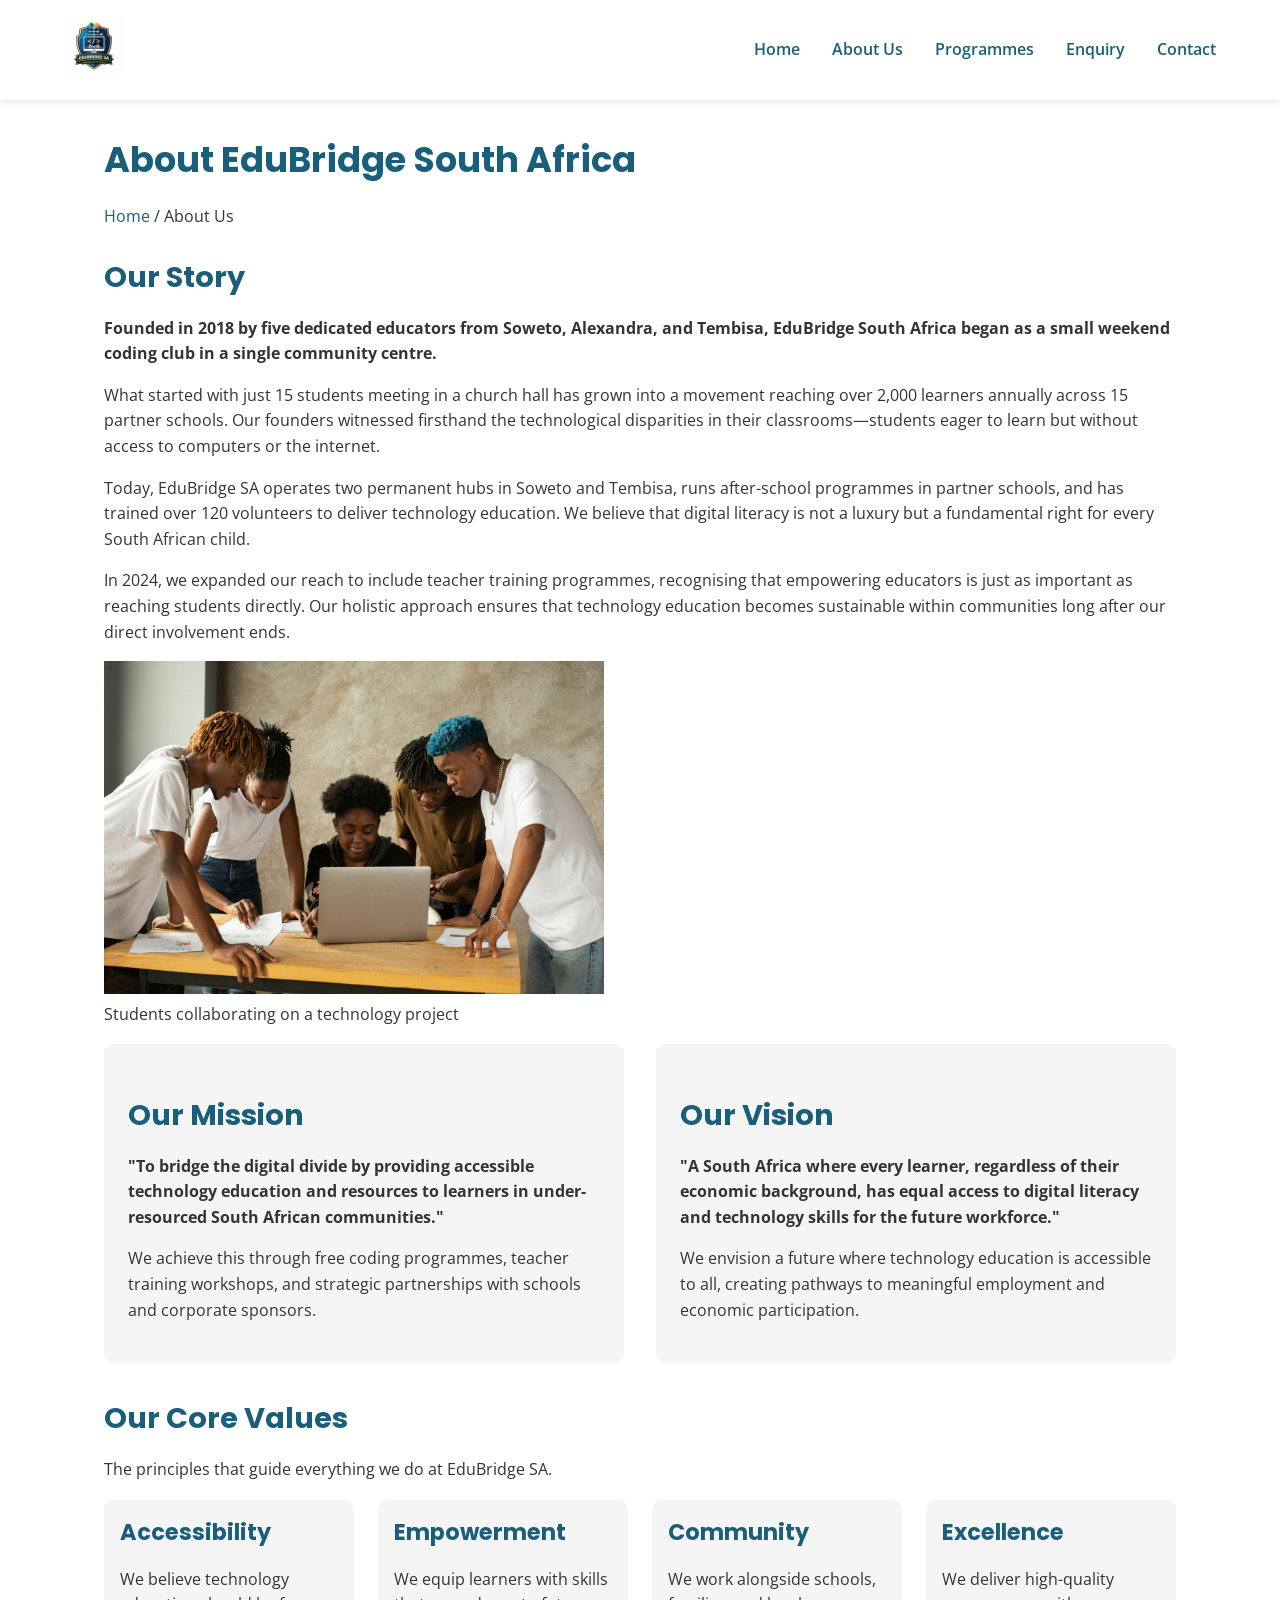
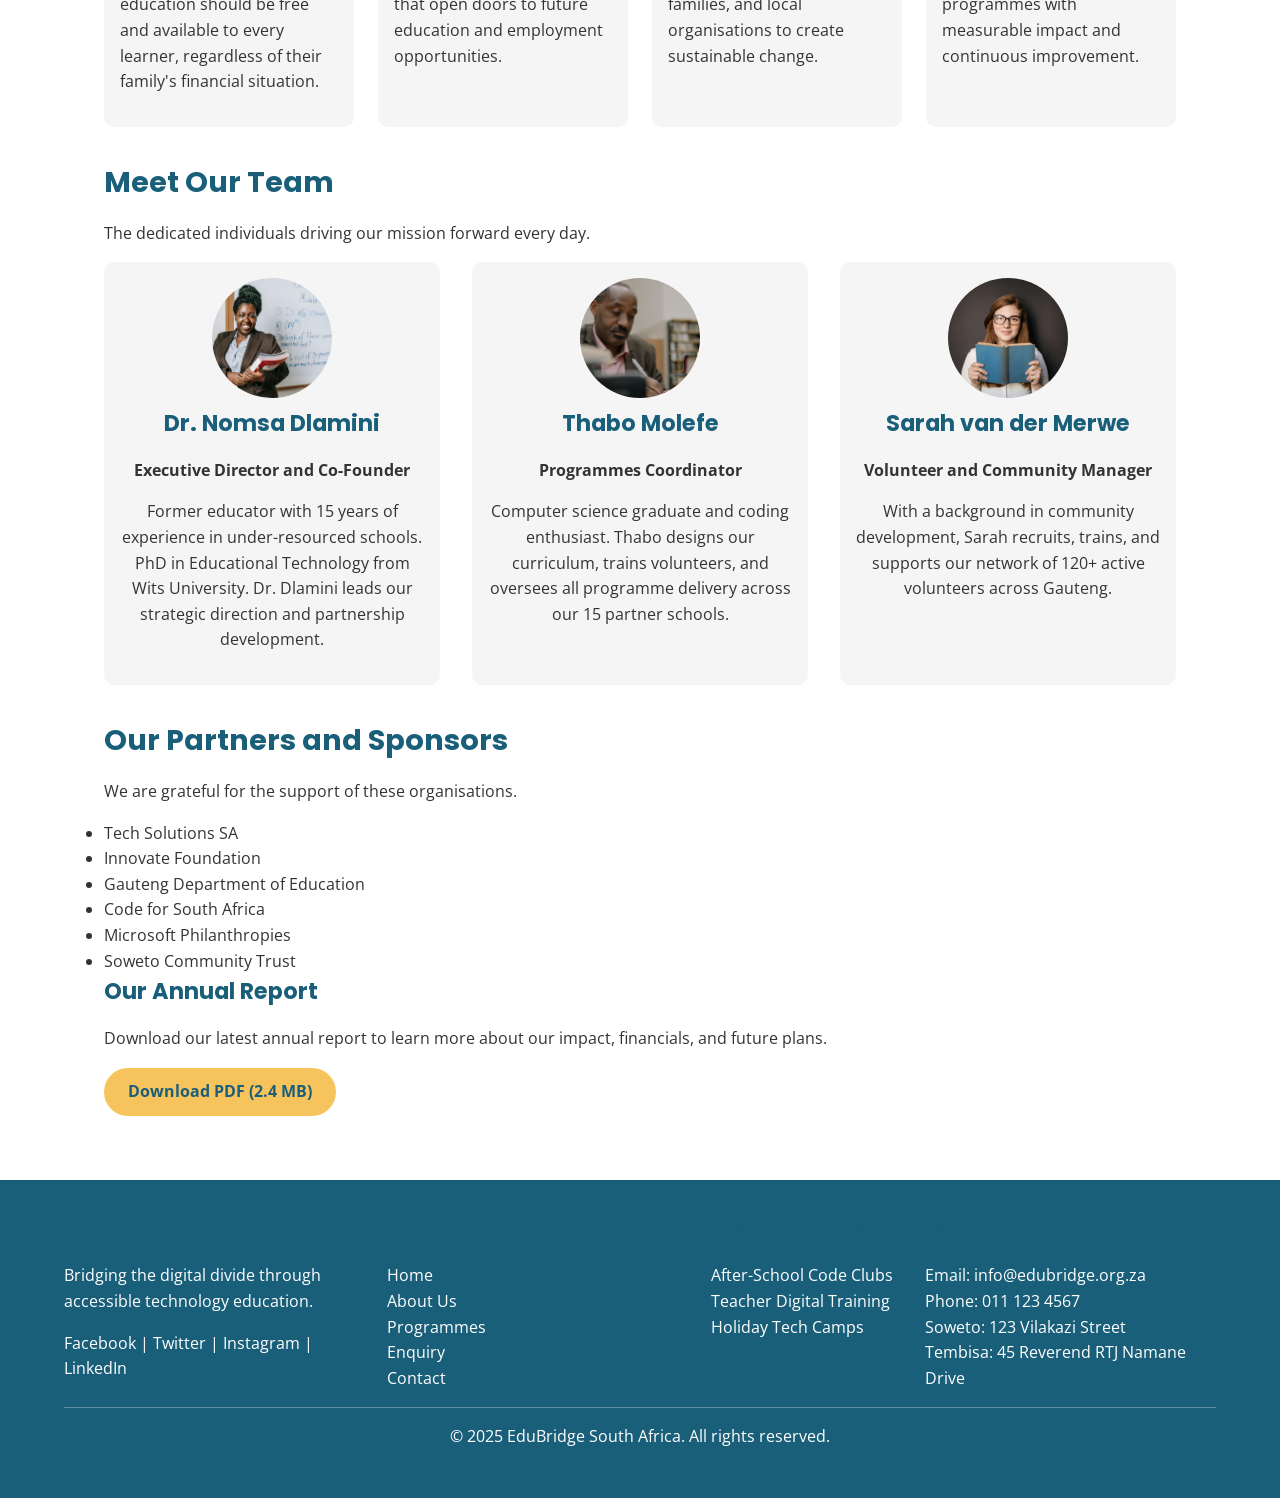
==== commit 1c73557e: "Part 3:  Update all HTML files with SEO meta tags and JavaScript links" ====
--- a/about.html
+++ b/about.html
@@ -3,14 +3,21 @@
 <head>
     <meta charset="UTF-8">
     <meta name="viewport" content="width=device-width, initial-scale=1.0">
-    <title>About EduBridge SA | Our Mission, Vision & Team</title>
-    <meta name="description" content="Learn about EduBridge South Africa's mission to bridge the digital divide, our history since 2018, and meet our dedicated team.">
+    <title>About EduBridge SA | Our Mission, Vision and Team</title>
+    
+    <!-- SEO Meta Tags -->
+    <meta name="description" content="Learn about EduBridge SA's mission to bridge the digital divide in South Africa, our history since 2018, and meet our dedicated team of educators and volunteers.">
+    <meta name="keywords" content="about EduBridge SA, digital divide South Africa, education NGO, coding for kids, technology education">
+    <meta name="author" content="EduBridge SA">
     
     <!-- Google Fonts - Poppins for headings, Open Sans for body text -->
     <link href="https://fonts.googleapis.com/css2?family=Open+Sans:wght@400;600;700&family=Poppins:wght@400;600;700&display=swap" rel="stylesheet">
     
     <!-- External CSS stylesheet -->
     <link rel="stylesheet" href="css/style.css">
+    
+    <!-- JavaScript for Part 3 functionality -->
+    <script src="js/main.js" defer></script>
 </head>
 <body>
 
@@ -105,7 +112,7 @@
                 <div class="team-member">
                     <img src="images/Dr Nomsa Dlamini.jpg" alt="Dr. Nomsa Dlamini, Executive Director of EduBridge SA" width="200">
                     <h3>Dr. Nomsa Dlamini</h3>
-                    <p class="team-title"><strong>Executive Director & Co-Founder</strong></p>
+                    <p class="team-title"><strong>Executive Director and Co-Founder</strong></p>
                     <p>Former educator with 15 years of experience in under-resourced schools. PhD in Educational Technology from Wits University. Dr. Dlamini leads our strategic direction and partnership development.</p>
                 </div>
                 
@@ -121,7 +128,7 @@
                 <div class="team-member">
                     <img src="images/Sarah van der Merwe.jpg" alt="Sarah van der Merwe, Volunteer Manager" width="200">
                     <h3>Sarah van der Merwe</h3>
-                    <p class="team-title"><strong>Volunteer & Community Manager</strong></p>
+                    <p class="team-title"><strong>Volunteer and Community Manager</strong></p>
                     <p>With a background in community development, Sarah recruits, trains, and supports our network of 120+ active volunteers across Gauteng.</p>
                 </div>
             </div>
@@ -129,7 +136,7 @@
 
         <!-- Partners Section -->
         <section class="partners">
-            <h2>Our Partners & Sponsors</h2>
+            <h2>Our Partners and Sponsors</h2>
             <p class="section-intro">We are grateful for the support of these organisations.</p>
             
             <ul class="partners-list">
--- a/css/style.css
+++ b/css/style.css
@@ -1,5 +1,3 @@
-/* CSS RESET & BASE STYLES */
-
 * {
     margin: 0;
     padding: 0;
@@ -10,64 +8,42 @@
     font-family: 'Open Sans', sans-serif;
     font-size: 16px;
     line-height: 1.6;
-    color: #333333;
-    background-color: #FFFFFF;
-}
-
-/* TYPOGRAPHY STYLES */
+    color: #333;
+    background: #fff;
+}
 
 h1, h2, h3, h4, h5, h6 {
     font-family: 'Poppins', sans-serif;
     font-weight: 700;
-    line-height: 1.2;
+    color: #1A5F7A;
     margin-bottom: 1rem;
-    color: #1A5F7A;
-}
-
-h1 {
-    font-size: 2.5rem;
-}
-
-h2 {
-    font-size: 2rem;
-    margin-top: 2rem;
-    margin-bottom: 1.5rem;
-}
-
-h3 {
-    font-size: 1.5rem;
-    margin-top: 1rem;
-    margin-bottom: 0.75rem;
-}
-
-p {
-    margin-bottom: 1rem;
-}
+}
+
+h1 { font-size: 2.2rem; }
+h2 { font-size: 1.8rem; margin-top: 1.5rem; }
+h3 { font-size: 1.4rem; }
+
+p { margin-bottom: 1rem; }
 
 a {
     text-decoration: none;
     color: #1A5F7A;
-    transition: all 0.3s ease;
 }
 
 a:hover {
     color: #F7C35C;
 }
 
-/* LAYOUT STRUCTURE FOR DESKTOP* /
-
-/* Header */
 header {
-    background-color: #FFFFFF;
+    background: #fff;
     padding: 1rem 5%;
     display: flex;
     justify-content: space-between;
     align-items: center;
     flex-wrap: wrap;
-    box-shadow: 0 2px 10px rgba(0,0,0,0.1);
+    box-shadow: 0 2px 5px rgba(0,0,0,0.1);
     position: sticky;
     top: 0;
-    z-index: 100;
 }
 
 .logo img {
@@ -75,7 +51,6 @@
     width: auto;
 }
 
-/* Navigation Menu */
 nav ul {
     list-style: none;
     display: flex;
@@ -84,7 +59,6 @@
 
 nav ul li a {
     font-weight: 600;
-    padding: 0.5rem 0;
 }
 
 nav ul li a:hover {
@@ -92,46 +66,21 @@
     border-bottom: 2px solid #F7C35C;
 }
 
-/* Main Content Container */
 main {
     max-width: 1200px;
     margin: 0 auto;
     padding: 2rem 5%;
 }
 
-/* Page Header */
-.page-header {
-    text-align: center;
-    margin-bottom: 2rem;
-}
-
-.breadcrumb {
-    color: #666;
-    font-size: 0.9rem;
-}
-
-.breadcrumb a {
-    color: #1A5F7A;
-}
-
-/* Section Intro */
-.section-intro {
-    text-align: center;
-    max-width: 800px;
-    margin: 0 auto 2rem auto;
-}
-
-/* Hero Section */
 .hero {
     position: relative;
-    margin-bottom: 3rem;
+    margin-bottom: 2rem;
     border-radius: 10px;
     overflow: hidden;
 }
 
 .hero img {
     width: 100%;
-    height: auto;
     display: block;
 }
 
@@ -140,52 +89,40 @@
     bottom: 10%;
     left: 5%;
     background: rgba(0,0,0,0.7);
-    color: white;
-    padding: 2rem;
-    border-radius: 10px;
-    max-width: 500px;
+    padding: 1.5rem;
+    border-radius: 10px;
+    max-width: 450px;
 }
 
 .hero-text h1 {
     color: #F7C35C;
-    margin-bottom: 1rem;
 }
 
 .hero-text p {
     color: white;
-    margin-bottom: 1.5rem;
-}
-
-/* Call to Action Button */
-.cta-button {
+}
+
+.cta-button, .submit-btn {
     display: inline-block;
-    background-color: #F7C35C;
+    background: #F7C35C;
     color: #1A5F7A;
-    padding: 0.75rem 1.5rem;
+    padding: 0.7rem 1.5rem;
     border-radius: 50px;
     font-weight: 700;
-    transition: all 0.3s ease;
-    margin-right: 1rem;
-    margin-bottom: 0.5rem;
-}
-
-.cta-button:hover {
-    background-color: #1A5F7A;
-    color: #F7C35C;
-    transform: scale(1.05);
-}
-
-/* Impact Stats Section */
+    border: none;
+    cursor: pointer;
+}
+
+.cta-button:hover, .submit-btn:hover {
+    background: #1A5F7A;
+    color: #F7C35C;
+}
+
 .impact-stats {
-    background-color: #F5F5F5;
-    padding: 3rem;
-    border-radius: 10px;
-    margin-bottom: 3rem;
+    background: #F5F5F5;
+    padding: 2rem;
+    border-radius: 10px;
     text-align: center;
-}
-
-.impact-stats h2 {
-    text-align: center;
     margin-bottom: 2rem;
 }
 
@@ -193,76 +130,49 @@
     display: flex;
     justify-content: space-around;
     flex-wrap: wrap;
-    gap: 2rem;
+    gap: 1.5rem;
 }
 
 .stat {
-    text-align: center;
-    flex: 1;
-    min-width: 180px;
+    flex: 1;
+    min-width: 120px;
 }
 
 .stat-number {
-    font-size: 2.5rem;
+    font-size: 2.2rem;
     font-weight: 700;
     color: #F7C35C;
-    margin-bottom: 0.5rem;
 }
 
 .stat-title {
     font-weight: 700;
-    font-size: 1.1rem;
-    margin-bottom: 0.5rem;
     color: #1A5F7A;
 }
 
-/* Programme Cards */
-.programmes-preview {
-    margin-bottom: 3rem;
-}
-
-.programmes-preview h2 {
-    text-align: center;
-}
-
 .programme-cards {
     display: flex;
     gap: 2rem;
     flex-wrap: wrap;
-    justify-content: center;
+    margin-bottom: 2rem;
 }
 
 .card {
     background: white;
     border-radius: 10px;
+    box-shadow: 0 2px 8px rgba(0,0,0,0.1);
+    flex: 1;
+    min-width: 250px;
     overflow: hidden;
-    box-shadow: 0 5px 15px rgba(0,0,0,0.1);
-    flex: 1;
-    min-width: 280px;
-    transition: transform 0.3s ease;
-}
-
-.card:hover {
-    transform: translateY(-5px);
-    box-shadow: 0 10px 25px rgba(0,0,0,0.15);
 }
 
 .card img {
     width: 100%;
-    height: 200px;
+    height: 180px;
     object-fit: cover;
 }
 
-.card h3 {
-    padding: 1rem 1rem 0.5rem;
-}
-
-.card p {
-    padding: 0 1rem 1rem;
-}
-
-.card ul {
-    padding: 0 1rem 1rem 2rem;
+.card h3, .card p {
+    padding: 0.5rem 1rem;
 }
 
 .card .cta-button {
@@ -270,189 +180,160 @@
     display: inline-block;
 }
 
-/* Call to Action Section */
 .cta-section {
-    background-color: #1A5F7A;
-    color: white;
-    padding: 3rem;
+    background: #1A5F7A;
+    padding: 2rem;
     text-align: center;
     border-radius: 10px;
-    margin-bottom: 3rem;
+    margin-bottom: 2rem;
 }
 
 .cta-section h2 {
     color: #F7C35C;
+    margin-top: 0;
 }
 
 .cta-section p {
     color: white;
-    margin-bottom: 1.5rem;
 }
 
 .cta-section .cta-button {
-    background-color: #F7C35C;
+    background: #F7C35C;
     color: #1A5F7A;
 }
 
 .cta-section .cta-button:hover {
-    background-color: white;
+    background: white;
+}
+
+.forms-container {
+    display: flex;
+    gap: 2rem;
+    flex-wrap: wrap;
+    margin-bottom: 2rem;
+}
+
+.form-card {
+    flex: 1;
+    background: #F5F5F5;
+    padding: 1.5rem;
+    border-radius: 10px;
+}
+
+.form-group {
+    margin-bottom: 1rem;
+}
+
+.form-group label {
+    display: block;
+    font-weight: 600;
+    margin-bottom: 0.3rem;
     color: #1A5F7A;
 }
 
-/* News Section */
-.news-section {
-    margin-bottom: 3rem;
-}
-
-.news-section h2 {
+.form-group input, .form-group select, .form-group textarea {
+    width: 100%;
+    padding: 0.6rem;
+    border: 1px solid #DDD;
+    border-radius: 5px;
+    font-family: 'Open Sans', sans-serif;
+}
+
+.form-group input:focus, .form-group select:focus, .form-group textarea:focus {
+    border-color: #F7C35C;
+    outline: none;
+}
+
+.locations-container {
+    display: flex;
+    gap: 2rem;
+    flex-wrap: wrap;
+    margin-bottom: 2rem;
+}
+
+.location-card {
+    flex: 1;
+    background: #F5F5F5;
+    padding: 1rem;
+    border-radius: 10px;
+}
+
+.location-card img {
+    width: 100%;
+    border-radius: 10px;
+    margin-top: 0.5rem;
+}
+
+.contact-methods {
+    display: flex;
+    gap: 2rem;
+    flex-wrap: wrap;
+    margin-bottom: 2rem;
+}
+
+.contact-method {
+    flex: 1;
+    background: #F5F5F5;
+    padding: 1rem;
+    border-radius: 10px;
     text-align: center;
 }
 
-.news-container {
-    display: flex;
-    gap: 2rem;
-    flex-wrap: wrap;
-}
-
-.news-item {
+.mission-vision {
+    display: flex;
+    gap: 2rem;
+    flex-wrap: wrap;
+    margin-bottom: 2rem;
+}
+
+.mission, .vision {
+    flex: 1;
     background: #F5F5F5;
     padding: 1.5rem;
     border-radius: 10px;
-    flex: 1;
-    min-width: 250px;
-}
-
-.news-date {
-    color: #F7C35C;
-    margin-bottom: 0.5rem;
-}
-
-.news-item h3 {
-    margin-top: 0;
-}
-
-/* Our Story Section */
-.our-story img {
-    max-width: 100%;
-    height: auto;
-    border-radius: 10px;
-    margin: 1rem 0;
-}
-
-.image-caption {
-    font-size: 0.85rem;
-    color: #666;
+}
+
+.values-container {
+    display: flex;
+    gap: 1.5rem;
+    flex-wrap: wrap;
+    margin-bottom: 2rem;
+}
+
+.value-item {
+    flex: 1;
+    background: #F5F5F5;
+    padding: 1rem;
+    border-radius: 10px;
+}
+
+.team-container {
+    display: flex;
+    gap: 2rem;
+    flex-wrap: wrap;
+    margin-bottom: 2rem;
+}
+
+.team-member {
+    flex: 1;
     text-align: center;
-}
-
-/* Mission Vision Section */
-.mission-vision {
-    display: flex;
-    gap: 2rem;
-    flex-wrap: wrap;
-    margin-bottom: 3rem;
-}
-
-.mission, .vision {
-    flex: 1;
-    background: #F5F5F5;
-    padding: 2rem;
-    border-radius: 10px;
-}
-
-/* Values Section */
-.values {
-    margin-bottom: 3rem;
-}
-
-.values-container {
-    display: flex;
-    gap: 1.5rem;
-    flex-wrap: wrap;
-}
-
-.value-item {
-    flex: 1;
-    min-width: 200px;
-    background: white;
-    padding: 1.5rem;
-    border-radius: 10px;
-    box-shadow: 0 2px 8px rgba(0,0,0,0.1);
-}
-
-/* Team Section */
-.team {
-    margin-bottom: 3rem;
-}
-
-.team-container {
-    display: flex;
-    gap: 2rem;
-    flex-wrap: wrap;
-    justify-content: center;
-}
-
-.team-member {
-    flex: 1;
-    min-width: 250px;
-    text-align: center;
-    background: #F5F5F5;
-    padding: 1.5rem;
+    background: #F5F5F5;
+    padding: 1rem;
     border-radius: 10px;
 }
 
 .team-member img {
-    width: 150px;
-    height: 150px;
+    width: 120px;
+    height: 120px;
     object-fit: cover;
     border-radius: 50%;
-    margin-bottom: 1rem;
-}
-
-.team-title {
-    color: #F7C35C;
-    margin-bottom: 1rem;
-}
-
-/* Partners Section */
-.partners {
-    margin-bottom: 3rem;
-}
-
-.partners-list {
-    display: flex;
-    flex-wrap: wrap;
-    gap: 1rem;
-    list-style: none;
-    justify-content: center;
-    margin-bottom: 2rem;
-}
-
-.partners-list li {
-    background: #1A5F7A;
-    color: white;
-    padding: 0.5rem 1rem;
-    border-radius: 50px;
-}
-
-.annual-report {
-    text-align: center;
-    background: #F5F5F5;
-    padding: 2rem;
-    border-radius: 10px;
-}
-
-/* Programme Detail Pages */
-.programmes-intro {
-    text-align: center;
-    margin-bottom: 3rem;
 }
 
 .programme-detail {
     display: flex;
     gap: 2rem;
     flex-wrap: wrap;
-    margin-bottom: 3rem;
+    margin-bottom: 2rem;
     padding-bottom: 2rem;
     border-bottom: 1px solid #EEE;
 }
@@ -460,216 +341,65 @@
 .programme-detail img {
     width: 400px;
     max-width: 100%;
-    height: auto;
     border-radius: 10px;
 }
 
 .programme-info {
     flex: 1;
-}
-
-.programme-tag {
-    color: #F7C35C;
-    text-transform: uppercase;
-    letter-spacing: 1px;
 }
 
 .reverse {
     flex-direction: row-reverse;
 }
 
-/* FAQ Section */
-.faq-section {
-    margin-bottom: 3rem;
+.news-container {
+    display: flex;
+    gap: 2rem;
+    flex-wrap: wrap;
+    margin-bottom: 2rem;
+}
+
+.news-item {
+    flex: 1;
+    background: #F5F5F5;
+    padding: 1rem;
+    border-radius: 10px;
 }
 
 .faq-container {
     display: flex;
-    flex-wrap: wrap;
-    gap: 2rem;
+    gap: 2rem;
+    flex-wrap: wrap;
+    margin-bottom: 2rem;
 }
 
 .faq-item {
     flex: 1;
-    min-width: 250px;
-    background: #F5F5F5;
-    padding: 1.5rem;
-    border-radius: 10px;
-}
-
-.faq-item h3 {
-    margin-top: 0;
-    color: #1A5F7A;
-}
-
-/* Form Styles */
-.enquiry-form, .contact-form {
-    background: #F5F5F5;
-    padding: 2rem;
-    border-radius: 10px;
-    margin-bottom: 2rem;
-}
-
-.form-group {
-    margin-bottom: 1.5rem;
-}
-
-.form-group label {
-    display: block;
-    font-weight: 600;
-    margin-bottom: 0.5rem;
-    color: #1A5F7A;
-}
-
-.form-group input,
-.form-group select,
-.form-group textarea {
-    width: 100%;
-    padding: 0.75rem;
-    border: 1px solid #DDD;
-    border-radius: 5px;
-    font-family: 'Open Sans', sans-serif;
-    transition: border 0.3s ease;
-}
-
-.form-group input:focus,
-.form-group select:focus,
-.form-group textarea:focus {
-    outline: none;
-    border-color: #F7C35C;
-    box-shadow: 0 0 5px rgba(247,195,92,0.3);
-}
-
-.submit-btn {
-    background-color: #1A5F7A;
-    color: white;
-    padding: 0.75rem 1.5rem;
-    border: none;
-    border-radius: 50px;
-    font-weight: 700;
-    cursor: pointer;
-    transition: all 0.3s ease;
-}
-
-.submit-btn:hover {
-    background-color: #F7C35C;
-    color: #1A5F7A;
-    transform: scale(1.05);
-}
-
-/* Forms Container (Enquiry Page) */
-.forms-container {
-    display: flex;
-    gap: 2rem;
-    flex-wrap: wrap;
-    margin-bottom: 3rem;
-}
-
-.form-card {
-    flex: 1;
-    min-width: 300px;
-}
-
-.form-header {
-    margin-bottom: 1.5rem;
-}
-
-.form-header h2 {
-    margin-top: 0;
-}
-
-/* Benefits Section (Enquiry Page) */
-.why-involved {
-    margin-bottom: 3rem;
+    background: #F5F5F5;
+    padding: 1rem;
+    border-radius: 10px;
 }
 
 .benefits-container {
     display: flex;
     gap: 1.5rem;
     flex-wrap: wrap;
+    margin-bottom: 2rem;
 }
 
 .benefit {
     flex: 1;
-    min-width: 200px;
-    background: #F5F5F5;
-    padding: 1.5rem;
+    background: #F5F5F5;
+    padding: 1rem;
     border-radius: 10px;
     text-align: center;
 }
 
-.benefit h3 {
-    color: #1A5F7A;
-}
-
-/* Contact Page Styles */
-.contact-info-section {
-    margin-bottom: 3rem;
-}
-
-.contact-methods {
-    display: flex;
-    gap: 2rem;
-    flex-wrap: wrap;
-    justify-content: center;
-}
-
-.contact-method {
-    flex: 1;
-    min-width: 200px;
-    background: #F5F5F5;
-    padding: 1.5rem;
-    border-radius: 10px;
-    text-align: center;
-}
-
-.contact-form-section {
-    margin-bottom: 3rem;
-}
-
-.locations-section {
-    margin-bottom: 3rem;
-}
-
-.locations-container {
-    display: flex;
-    gap: 2rem;
-    flex-wrap: wrap;
-}
-
-.location-card {
-    flex: 1;
-    min-width: 280px;
-    background: #F5F5F5;
-    padding: 1.5rem;
-    border-radius: 10px;
-}
-
-.location-card img {
-    width: 100%;
-    height: auto;
-    border-radius: 10px;
-    margin-top: 1rem;
-}
-
-.map-note {
-    font-size: 0.85rem;
-    color: #666;
-    text-align: center;
-    margin-top: 0.5rem;
-}
-
-.social-section {
-    text-align: center;
-    margin-bottom: 3rem;
-}
-
-/* Footer */
 footer {
-    background-color: #1A5F7A;
+    background: #1A5F7A;
     color: white;
     padding: 2rem 5%;
-    margin-top: 3rem;
+    margin-top: 2rem;
 }
 
 .footer-content {
@@ -681,64 +411,35 @@
     margin: 0 auto;
 }
 
-.footer-content h3 {
-    color: #F7C35C;
-    margin-bottom: 1rem;
+.footer-content h4 {
+    color: #F7C35C;
 }
 
 .footer-content ul {
     list-style: none;
 }
 
-.footer-content ul li {
-    margin-bottom: 0.5rem;
-}
-
-.footer-content ul li a {
+.footer-content a {
     color: white;
 }
 
-.footer-content ul li a:hover {
-    color: #F7C35C;
-}
-
-.footer-about, .footer-links, .footer-programmes, .footer-contact {
+.footer-content a:hover {
+    color: #F7C35C;
+}
+
+.footer-about, .footer-links, .footer-contact {
     flex: 1;
     min-width: 150px;
-}
-
-.social-links a {
-    color: white;
-}
-
-.social-links a:hover {
-    color: #F7C35C;
 }
 
 .footer-bottom {
     text-align: center;
-    padding-top: 2rem;
-    margin-top: 2rem;
+    padding-top: 1rem;
+    margin-top: 1rem;
     border-top: 1px solid rgba(255,255,255,0.3);
 }
 
-/* RESPONSIVE DESIGN */
-
-/* TABLET BREAKPOINT (768px) */
 @media screen and (max-width: 768px) {
-    
-    h1 {
-        font-size: 2rem;
-    }
-    
-    h2 {
-        font-size: 1.5rem;
-    }
-    
-    h3 {
-        font-size: 1.25rem;
-    }
-    
     header {
         flex-direction: column;
         text-align: center;
@@ -747,7 +448,7 @@
     nav ul {
         flex-direction: column;
         gap: 0.5rem;
-        margin-top: 1rem;
+        margin-top: 0.5rem;
     }
     
     .hero-text {
@@ -759,126 +460,47 @@
         max-width: 100%;
     }
     
-    .stats-container {
+    .stats-container, .programme-cards, .forms-container,
+    .locations-container, .contact-methods, .mission-vision,
+    .values-container, .team-container, .news-container,
+    .faq-container, .benefits-container, .footer-content {
         flex-direction: column;
-        gap: 1.5rem;
-    }
-    
-    .programme-cards {
-        flex-direction: column;
-    }
-    
-    .card {
-        min-width: auto;
-    }
-    
-    .mission-vision {
-        flex-direction: column;
-    }
-    
-    .values-container {
-        flex-direction: column;
-    }
-    
-    .team-container {
-        flex-direction: column;
-    }
-    
-    .programme-detail {
+    }
+    
+    .programme-detail, .reverse {
         flex-direction: column;
     }
     
     .programme-detail img {
         width: 100%;
     }
-    
-    .reverse {
-        flex-direction: column;
-    }
-    
-    .forms-container {
-        flex-direction: column;
-    }
-    
-    .contact-methods {
-        flex-direction: column;
-    }
-    
-    .locations-container {
-        flex-direction: column;
-    }
-    
-    .footer-content {
-        flex-direction: column;
-        text-align: center;
-    }
-    
-    .footer-content ul {
-        text-align: center;
-    }
-}
-
-/* MOBILE BREAKPOINT (480px) */
+}
+
 @media screen and (max-width: 480px) {
-    
     body {
         font-size: 14px;
     }
     
-    h1 {
-        font-size: 1.75rem;
-    }
-    
-    h2 {
-        font-size: 1.35rem;
-    }
+    h1 { font-size: 1.6rem; }
+    h2 { font-size: 1.4rem; }
     
     .hero-text {
         padding: 1rem;
     }
     
-    .impact-stats {
-        padding: 1.5rem;
-    }
-    
-    .cta-section {
-        padding: 1.5rem;
-    }
-    
-    .cta-button {
+    .impact-stats, .cta-section {
+        padding: 1rem;
+    }
+    
+    .cta-button, .submit-btn {
         display: block;
         width: 100%;
         text-align: center;
         margin-right: 0;
     }
     
-    .submit-btn {
-        display: block;
-        width: 100%;
-        text-align: center;
-    }
-    
-    .enquiry-form, .contact-form {
-        padding: 1rem;
-    }
-    
-    .form-card {
+    .card, .form-card, .location-card, .contact-method,
+    .team-member, .value-item, .news-item, .faq-item, .benefit {
         min-width: auto;
     }
-    
-    .benefit {
-        min-width: auto;
-    }
-    
-    .location-card {
-        min-width: auto;
-    }
-    
-    .team-member {
-        min-width: auto;
-    }
-    
-    .value-item {
-        min-width: auto;
-    }
 }
